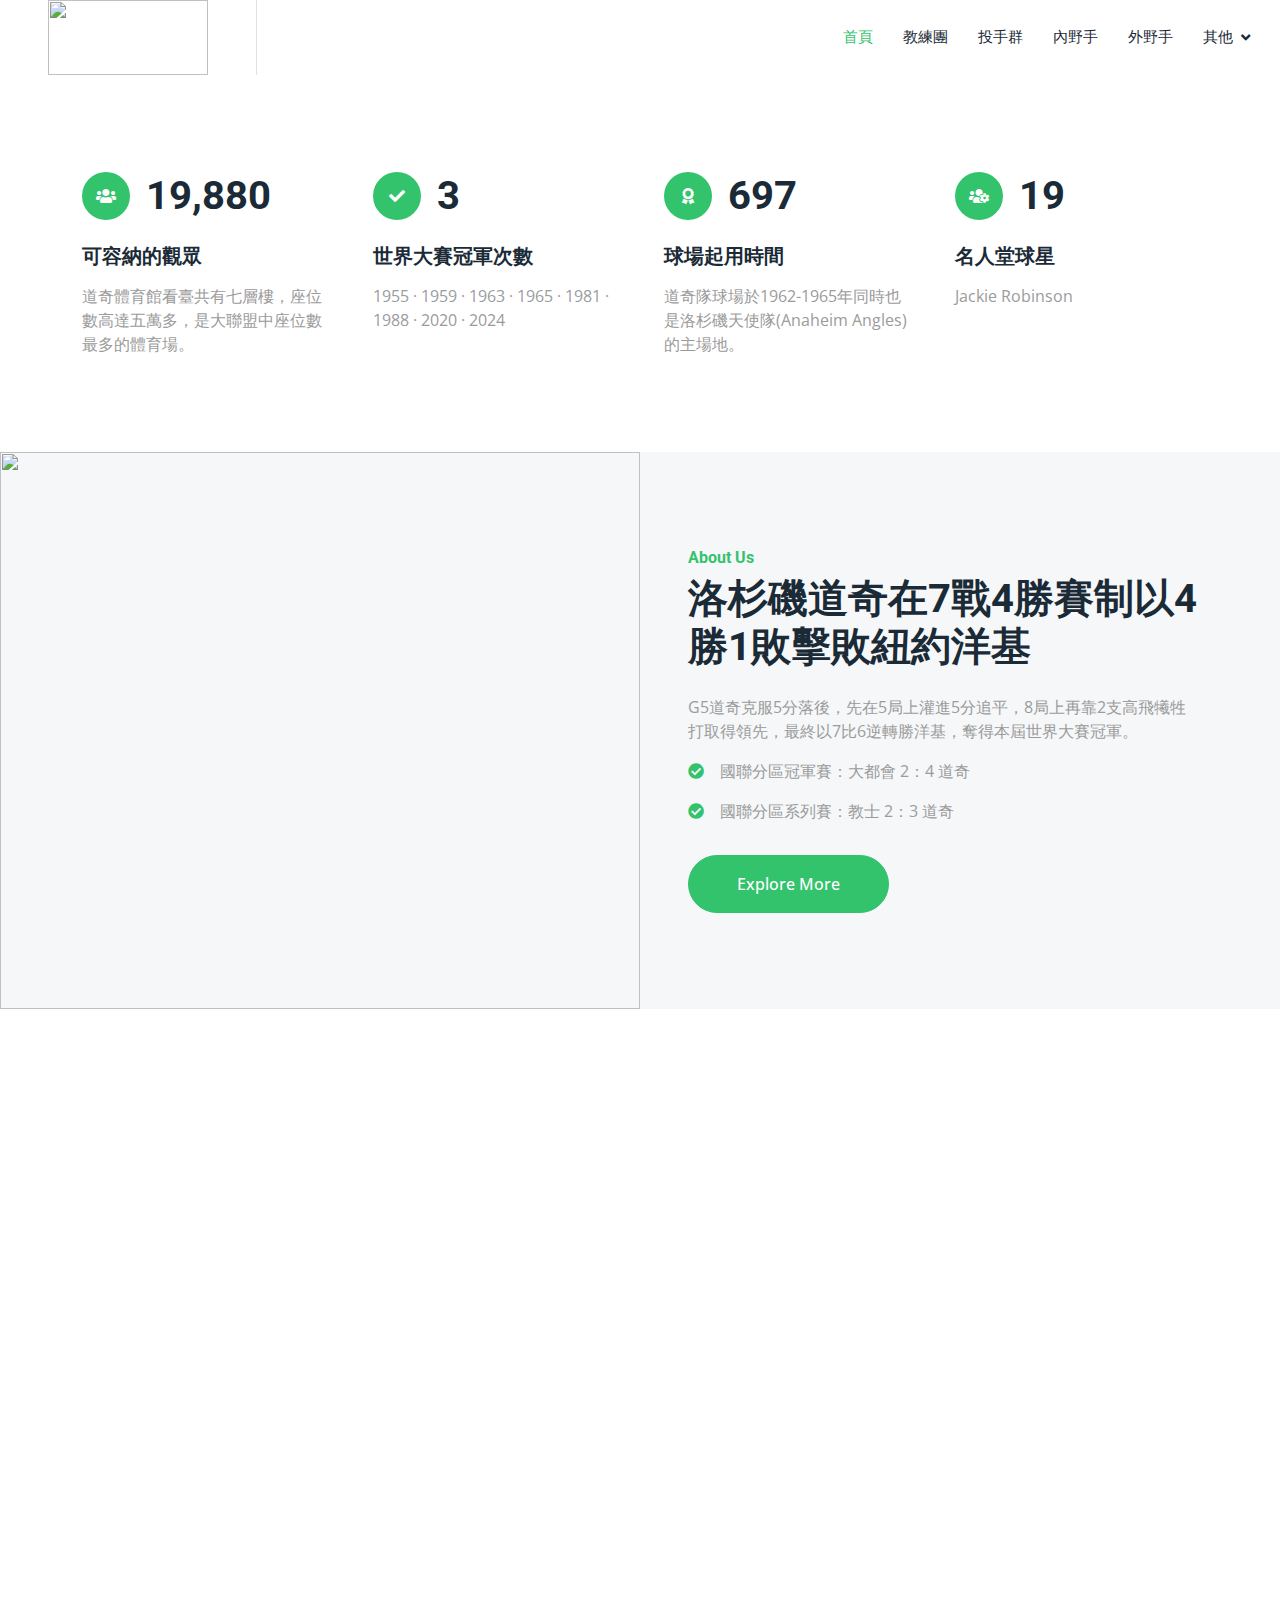
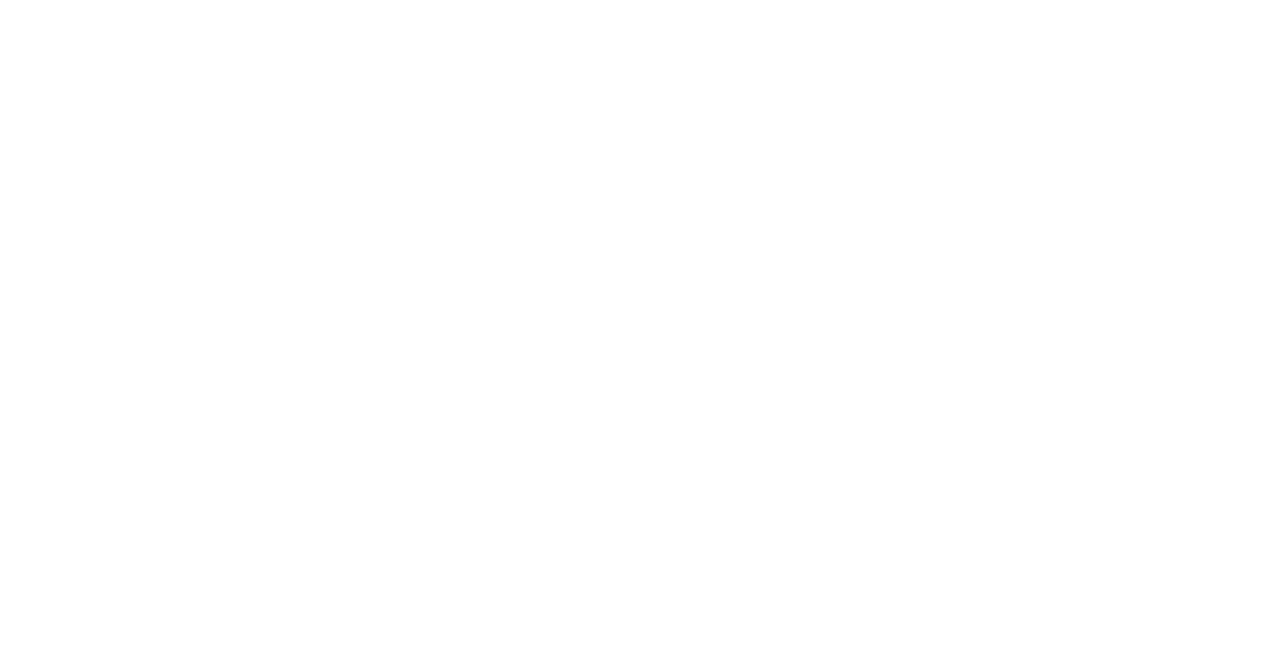
==== index.html @ d0e6d8a0 "1" ====
<!DOCTYPE html>
<html lang="en">

<head>
    <meta charset="utf-8">
    <title>道奇球隊介紹-黃楠哲、陳梓璇</title>
    <meta content="width=device-width, initial-scale=1.0" name="viewport">
    <meta content="" name="keywords">
    <meta content="" name="description">

    <!-- Favicon -->
    <link href="img/favicon.ico" rel="icon">

    <!-- Google Web Fonts -->
    <link rel="preconnect" href="https://fonts.googleapis.com">
    <link rel="preconnect" href="https://fonts.gstatic.com" crossorigin>
    <link href="https://fonts.googleapis.com/css2?family=Open+Sans:wght@400;500&family=Roboto:wght@500;700;900&display=swap" rel="stylesheet"> 

    <!-- Icon Font Stylesheet -->
    <link href="https://cdnjs.cloudflare.com/ajax/libs/font-awesome/5.10.0/css/all.min.css" rel="stylesheet">
    <link href="https://cdn.jsdelivr.net/npm/bootstrap-icons@1.4.1/font/bootstrap-icons.css" rel="stylesheet">

    <!-- Libraries Stylesheet -->
    <link href="lib/animate/animate.min.css" rel="stylesheet">
    <link href="lib/owlcarousel/assets/owl.carousel.min.css" rel="stylesheet">
    <link href="lib/lightbox/css/lightbox.min.css" rel="stylesheet">

    <!-- Customized Bootstrap Stylesheet -->
    <link href="css/bootstrap.min.css" rel="stylesheet">

    <!-- Template Stylesheet -->
    <link href="css/style.css" rel="stylesheet">
</head>

<body>
    <!-- Spinner Start -->
    <div id="spinner" class="show bg-white position-fixed translate-middle w-100 vh-100 top-50 start-50 d-flex align-items-center justify-content-center">
        <div class="spinner-border text-primary" style="width: 3rem; height: 3rem;" role="status">
            <span class="sr-only">Loading...</span>
        </div>
    </div>
    <!-- Spinner End -->


    <!-- Topbar Start -->
    <!-- <div class="container-fluid bg-dark p-0">
        <div class="row gx-0 d-none d-lg-flex">
            <div class="col-lg-7 px-5 text-start">
                <div class="h-100 d-inline-flex align-items-center me-4">
                    <small class="fa fa-map-marker-alt text-primary me-2"></small>
                    <small>123 Street, New York, USA</small>
                </div>
                <div class="h-100 d-inline-flex align-items-center">
                    <small class="far fa-clock text-primary me-2"></small>
                    <small>Mon - Fri : 09.00 AM - 09.00 PM</small>
                </div>
            </div>
            <div class="col-lg-5 px-5 text-end">
                <div class="h-100 d-inline-flex align-items-center me-4">
                    <small class="fa fa-phone-alt text-primary me-2"></small>
                    <small>+012 345 6789</small>
                </div>
                <div class="h-100 d-inline-flex align-items-center mx-n2">
                    <a class="btn btn-square btn-link rounded-0 border-0 border-end border-secondary" href=""><i class="fab fa-facebook-f"></i></a>
                    <a class="btn btn-square btn-link rounded-0 border-0 border-end border-secondary" href=""><i class="fab fa-twitter"></i></a>
                    <a class="btn btn-square btn-link rounded-0 border-0 border-end border-secondary" href=""><i class="fab fa-linkedin-in"></i></a>
                    <a class="btn btn-square btn-link rounded-0" href=""><i class="fab fa-instagram"></i></a>
                </div>
            </div>
        </div>
    </div> -->
    <!-- Topbar End -->


    <!-- Navbar Start  step1，2-->
    <nav class="navbar navbar-expand-lg bg-white navbar-light sticky-top p-0">
        <a href="index.html" class="navbar-brand d-flex align-items-center border-end px-4 px-lg-5">
            
            <img src="https://logowik.com/content/uploads/images/los-angeles-dodgers8653.jpg" alt="" height=75px width=160px>
        </a>
        <button type="button" class="navbar-toggler me-4" data-bs-toggle="collapse" data-bs-target="#navbarCollapse">
            <span class="navbar-toggler-icon"></span>
        </button>
        <div class="collapse navbar-collapse" id="navbarCollapse">
            <div class="navbar-nav ms-auto p-4 p-lg-0">
                <a href="./index.html" class="nav-item nav-link active">首頁</a>
                <a href="./00about.html" class="nav-item nav-link">教練團</a>
                <a href="./00knowledge.html" class="nav-item nav-link">投手群</a>
                <a href="./00knowledge copy.html" class="nav-item nav-link">內野手</a>
                <a href="./00knowledge copy 2.html" class="nav-item nav-link">外野手</a>
                <div class="nav-item dropdown">
                    <a href="#" class="nav-link dropdown-toggle" data-bs-toggle="dropdown">其他</a>
                    <div class="dropdown-menu bg-light m-0">
                        <a href="./00contact.html" class="dropdown-item">地圖</a>
                        <a href="./00part.html" class="dropdown-item">回饋</a>
                        <!-- <a href="team.html" class="dropdown-item">Our Team</a>
                        <a href="testimonial.html" class="dropdown-item">Testimonial</a>
                        <a href="404.html" class="dropdown-item">404 Page</a> -->
                    </div>
                </div>
                <!-- <a href="contact.html" class="nav-item nav-link">Contact</a> -->
            </div>
           <!--  <a href="" class="btn btn-primary rounded-0 py-4 px-lg-5 d-none d-lg-block">Get A Quote<i class="fa fa-arrow-right ms-3"></i></a> -->
        </div>
    </nav>
    <!-- Navbar End -->


    <!-- Carousel Start -->
    <div class="container-fluid p-0 pb-5 wow fadeIn" data-wow-delay="0.1s">
        <div class="owl-carousel header-carousel position-relative">
            <div class="owl-carousel-item position-relative" data-dot="<img src='https://i.pinimg.com/736x/30/86/d1/3086d153a1cf5b5733004969b4ab9480.jpg'>">
                <img class="img-fluid" src="https://miro.medium.com/v2/resize:fit:1400/1*ynp16H_08S6nwgLkm0roOQ.jpeg" alt="">
                <div class="owl-carousel-inner">
                    <div class="container">
                        <div class="row justify-content-start">
                            <div class="col-10 col-lg-8">
                                <h1 class="display-2 text-white animated slideInDown">Dodger Stadium</h1>
                                <p class="fs-5 fw-medium text-white mb-4 pb-3">Dodger Stadium, the home stadium of the Los Angeles Dodgers, dates back to 1962 as the oldest ballpark in MLB west of the Mississippi River and the third-oldest MLB stadium in the U.S.</p>
                                <a href="https://metrolinktrains.com/explore/los-angeles-county/dodger-stadium/" class="btn btn-primary rounded-pill py-3 px-5 animated slideInLeft">Read More</a>
                            </div>
                        </div>
                    </div>
                </div>
            </div>
            <div class="owl-carousel-item position-relative" data-dot="<img src='https://i.pinimg.com/736x/30/86/d1/3086d153a1cf5b5733004969b4ab9480.jpg'>">
                <img class="img-fluid" src="https://images.unsplash.com/photo-1695378201940-b82eef9bfd15?fm=jpg&q=60&w=3000&ixlib=rb-4.0.3&ixid=M3wxMjA3fDB8MHxzZWFyY2h8MTF8fGRvZGdlciUyMHN0YWRpdW18ZW58MHx8MHx8fDA%3D" alt="">
                <div class="owl-carousel-inner">
                    <div class="container">
                        <div class="row justify-content-start">
                            <div class="col-10 col-lg-8">
                                <h1 class="display-2 text-white animated slideInDown">體育場之旅</h1>
                                <p class="fs-5 fw-medium text-white mb-4 pb-3">任何一天都可以來探索我們心愛的道奇體育場的每個角落。一路上，您將了解團隊的所有傳奇歷史，同時欣賞我們稱之為家鄉的城市的壯麗景色。</p>
                                <a href="https://zh.wikipedia.org/zh-tw/%E9%81%93%E5%A5%87%E9%AB%94%E8%82%B2%E5%A0%B4" class="btn btn-primary rounded-pill py-3 px-5 animated slideInLeft">Read More</a>
                            </div>
                        </div>
                    </div>
                </div>
            </div>
            <div class="owl-carousel-item position-relative" data-dot="<img src='https://i.pinimg.com/736x/30/86/d1/3086d153a1cf5b5733004969b4ab9480.jpg'>">
                <img class="img-fluid" src="https://metrolinktrains.com/globalassets/explore/los-angeles/dodgerstadium.jpg" alt="">
                <div class="owl-carousel-inner">
                    <div class="container">
                        <div class="row justify-content-start">
                            <div class="col-10 col-lg-8">
                                <h1 class="display-2 text-white animated slideInDown">其他奇怪的知識</h1>
                                <p class="fs-5 fw-medium text-white mb-4 pb-3">道奇體育場最具標誌性的兩個設計特徵是每個外場館頂部的波浪形屋頂和一個10 層電梯井的頂部，該電梯井擁有“道奇”標誌，直接升起在最上面座位層頂部的本壘板後面。體育場經過專門的抗震設計，已經經歷了許多地震的考驗。  

                                    在經典的洛杉磯時尚中，體育場及其停車場曾作為多部電影、電視節目和音樂錄影帶的拍攝地。 </p>
                                <a href="https://www.sportsv.net/articles/108670" class="btn btn-primary rounded-pill py-3 px-5 animated slideInLeft">Read More</a>
                            </div>
                        </div>
                    </div>
                </div>
            </div>
        </div>
    </div>
    <!-- Carousel End -->


    <!-- Feature Start -->
    <div class="container-xxl py-5">
        <div class="container">
            <div class="row g-5">
                <div class="col-md-6 col-lg-3 wow fadeIn" data-wow-delay="0.1s">
                    <div class="d-flex align-items-center mb-4">
                        <div class="btn-lg-square bg-primary rounded-circle me-3">
                            <i class="fa fa-users text-white"></i>
                        </div>
                        <h1 class="mb-0" data-toggle="counter-up">56,000</h1>
                    </div>
                    <h5 class="mb-3">可容納的觀眾</h5>
                    <span>道奇體育館看臺共有七層樓，座位數高達五萬多，是大聯盟中座位數最多的體育場。</span>
                </div>
                <div class="col-md-6 col-lg-3 wow fadeIn" data-wow-delay="0.3s">
                    <div class="d-flex align-items-center mb-4">
                        <div class="btn-lg-square bg-primary rounded-circle me-3">
                            <i class="fa fa-check text-white"></i>
                        </div>
                        <h1 class="mb-0" data-toggle="counter-up">8</h1>
                    </div>
                    <h5 class="mb-3">世界大賽冠軍次數</h5>
                    <span>	1955 · 1959 · 1963 · 1965 · 1981 · 1988 · 2020 · 2024</span>
                </div>
                <div class="col-md-6 col-lg-3 wow fadeIn" data-wow-delay="0.5s">
                    <div class="d-flex align-items-center mb-4">
                        <div class="btn-lg-square bg-primary rounded-circle me-3">
                            <i class="fa fa-award text-white"></i>
                        </div>
                        <h1 class="mb-0" data-toggle="counter-up">1962</h1>
                    </div>
                    <h5 class="mb-3">球場起用時間</h5>
                    <span> 道奇隊球場於1962-1965年同時也是洛杉磯天使隊(Anaheim Angles)的主場地。</span>
                </div>
                <div class="col-md-6 col-lg-3 wow fadeIn" data-wow-delay="0.7s">
                    <div class="d-flex align-items-center mb-4">
                        <div class="btn-lg-square bg-primary rounded-circle me-3">
                            <i class="fa fa-users-cog text-white"></i>
                        </div>
                        <h1 class="mb-0" data-toggle="counter-up">54</h1>
                    </div>
                    <h5 class="mb-3">名人堂球星</h5>
                    <span>Jackie Robinson </span>
                </div>
            </div>
        </div>
    </div>
    <!-- Feature Start -->


    <!-- About Start -->
    <div class="container-fluid bg-light overflow-hidden my-5 px-lg-0">
        <div class="container about px-lg-0">
            <div class="row g-0 mx-lg-0">
                <div class="col-lg-6 ps-lg-0 wow fadeIn" data-wow-delay="0.1s" style="min-height: 400px;">
                    <div class="position-relative h-100">
                        <img class="position-absolute img-fluid w-100 h-100" src="https://image-cdn.hypb.st/https%3A%2F%2Fhk.hypebeast.com%2Ffiles%2F2024%2F10%2F31%2Fmlb-los-angeles-dodgers-world-series-champions-1.jpg?q=75&w=800&cbr=1&fit=max" style="object-fit: cover;" alt="">
                    </div>
                </div>
                <div class="col-lg-6 about-text py-5 wow fadeIn" data-wow-delay="0.5s">
                    <div class="p-lg-5 pe-lg-0">
                        <h6 class="text-primary">About Us</h6>
                        <h1 class="mb-4"> 洛杉磯道奇在7戰4勝賽制以4勝1敗擊敗紐約洋基</h1>
                        <p>G5道奇克服5分落後，先在5局上灌進5分追平，8局上再靠2支高飛犧牲打取得領先，最終以7比6逆轉勝洋基，奪得本屆世界大賽冠軍。

                        </p>
                        <p><i class="fa fa-check-circle text-primary me-3"></i>國聯分區冠軍賽：大都會 2：4 道奇</p>
                        <p><i class="fa fa-check-circle text-primary me-3"></i>國聯分區系列賽：教士 2：3 道奇</p>

                        <a href="https://udn.com/news/story/6999/8332752" class="btn btn-primary rounded-pill py-3 px-5 mt-3">Explore More</a>
                    </div>
                </div>
            </div>
        </div>
    </div>
    <!-- About End -->


    <!-- Service Start -->
    <div class="container-xxl py-5">
        <div class="container">
            <div class="text-center mx-auto mb-5 wow fadeInUp" data-wow-delay="0.1s" style="max-width: 600px;">
                <h6 class="text-primary">其他資訊</h6>
                <h1 class="mb-4">季後補強或其他資訊</h1>
            </div>
            <div class="row g-4">
                <div class="col-md-6 col-lg-4 wow fadeInUp" data-wow-delay="0.1s">
                    <div class="service-item rounded overflow-hidden">
                        <img class="img-fluid" src="https://s.yimg.com/ny/api/res/1.2/Z8pWBmp1sBY.gLzHgEnkKg--/YXBwaWQ9aGlnaGxhbmRlcjt3PTk2MDtoPTY0MDtjZj13ZWJw/https://media.zenfs.com/ko/video.videoland.com/a72999b83b8d34b4a7f5ab0e3cbe8eb6" alt="">
                        <div class="position-relative p-4 pt-0">
                           <!--  <div class="service-icon">
                                <i class="fa fa-solar-panel fa-3x"></i>
                            </div> -->
                            <h4 class="mb-3">Blake Treinen</h4>
                            <p>在雙方有合作默契的前提下達成一紙2年2200萬美元合約協議。</p>
                            <a class="small fw-medium" href="https://tw.sports.yahoo.com/news/%E9%81%93%E5%A5%87-%E6%97%A5%E8%A3%9C%E5%BC%B7%E6%8A%95%E6%89%93%E6%88%B0%E5%8A%9B-treinen%E7%BA%8C%E7%95%99-conforto%E5%8A%A0%E7%9B%9F-054301726.html">Read More<i class="fa fa-arrow-right ms-2"></i></a>
                        </div>
                    </div>
                </div>
               <!--  <div class="col-md-6 col-lg-4 wow fadeInUp" data-wow-delay="0.3s">
                    <div class="service-item rounded overflow-hidden">
                        <img class="img-fluid" src="https://a57.foxsports.com/statics.foxsports.com/www.foxsports.com/content/uploads/2023/04/1408/814/Conforto.jpg?ve=1&tl=1" alt="">
                        <div class="position-relative p-4 pt-0">
                            <div class="service-icon">
                                <i class="fa fa-wind fa-3x"></i>
                            </div>
                            <h4 class="mb-3">Michael Conforto</h4>
                            <p>1年1700萬美元合約 其中一半的850萬美元為延遲付款。</p>
                            <a class="small fw-medium" href="https://tw.sports.yahoo.com/news/%E9%81%93%E5%A5%87-%E6%97%A5%E8%A3%9C%E5%BC%B7%E6%8A%95%E6%89%93%E6%88%B0%E5%8A%9B-treinen%E7%BA%8C%E7%95%99-conforto%E5%8A%A0%E7%9B%9F-054301726.html">Read More<i class="fa fa-arrow-right ms-2"></i></a>
                        </div>
                    </div>
                </div> -->
                <div class="col-md-6 col-lg-4 wow fadeInUp" data-wow-delay="0.5s">
                    <div class="service-item rounded overflow-hidden">
                        <img class="img-fluid" src="https://nypost.com/wp-content/uploads/sites/2/2024/04/san-francisco-giants-michael-conforto-79275150-e1712418479842.jpg?quality=75&strip=all" alt="">
                        <div class="position-relative p-4 pt-0">
                           <!--  <div class="service-icon">
                                <i class="fa fa-lightbulb fa-3x"></i>
                            </div> -->
                            <h4 class="mb-3">Michael Conforto</h4>
                            <p>1年1700萬美元合約 其中一半的850萬美元為延遲付款。</p>
                            <a class="small fw-medium" href="https://tw.sports.yahoo.com/news/%E9%81%93%E5%A5%87-%E6%97%A5%E8%A3%9C%E5%BC%B7%E6%8A%95%E6%89%93%E6%88%B0%E5%8A%9B-treinen%E7%BA%8C%E7%95%99-conforto%E5%8A%A0%E7%9B%9F-054301726.html">Read More<i class="fa fa-arrow-right ms-2"></i></a>
                        </div>
                    </div>
                </div>
                <div class="col-md-6 col-lg-4 wow fadeInUp" data-wow-delay="0.5s">
                    <div class="service-item rounded overflow-hidden">
                        <img class="img-fluid" src="https://people.com/thmb/ury-0EasmX9fs-nBlyxFS74prCA=/1500x0/filters:no_upscale():max_bytes(150000):strip_icc():focal(868x237:870x239)/Freddie-Freeman-2024-World-Series-102824-tout-6799c91ac2034b02b9f0cbbddeb67b02.jpg" alt="">
                        <div class="position-relative p-4 pt-0">
                           <!--  <div class="service-icon">
                                <i class="fa fa-lightbulb fa-3x"></i>
                            </div> -->
                            <h4 class="mb-3">Freddie Freeman </h4>
                            <p>洛杉磯 #道奇 宣布旗下一壘手 Freddie Freeman 已進行腳踝移除游離體的清創手術；並預料他到春訓時能參與棒球活動。</p>
                            <a class="small fw-medium" href="https://www.baseball-reference.com/players/f/freemfr01.shtml?fbclid=IwY2xjawHHdYdleHRuA2FlbQIxMAABHdEDRJq6jx5xZ2IgCTAlc6Ncs1DNvx1ujNh20vhxPAk6OXY2G4DWkXlo1Q_aem_Eqwa8QWpKVZpERfjz0V2wA">Read More<i class="fa fa-arrow-right ms-2"></i></a>
                        </div>
                    </div>
                </div>
                <div class="col-md-6 col-lg-4 wow fadeInUp" data-wow-delay="0.1s">
                    <div class="service-item rounded overflow-hidden">
                        <img class="img-fluid" src="https://s.yimg.com/ny/api/res/1.2/.qIgaT88ynLYECAJ73bbfg--/YXBwaWQ9aGlnaGxhbmRlcjt3PTY0MDtoPTQyNw--/https://s.yimg.com/os/creatr-uploaded-images/2024-11/3fe2d520-aea2-11ef-affd-bc94cdf18554" alt="">
                        <div class="position-relative p-4 pt-0">
                            <!-- <div class="service-icon">
                                <i class="fa fa-solar-panel fa-3x"></i>
                            </div> -->
                            <h4 class="mb-3">Tommy Edman</h4>
                            <p>5 年 7400 萬美元、1700  萬元簽約獎金，另附 2030 年 1300 萬元球隊選擇權</p>
                            <a class="small fw-medium" href="https://www.baseball-reference.com/players/e/edmanto01.shtml?fbclid=IwY2xjawHHdsxleHRuA2FlbQIxMAABHbqlG872XHk4GUbQyDVknIeW6g0xabgVFFdCDeCM8m79kZfw2lYRkvg0Wg_aem_f1BkQlWjammaQm3_1qm4mA">Read More<i class="fa fa-arrow-right ms-2"></i></a>
                        </div>
                    </div>
                </div>
                <div class="col-md-6 col-lg-4 wow fadeInUp" data-wow-delay="0.3s">
                    <div class="service-item rounded overflow-hidden">
                        <img class="img-fluid" src="https://bostonglobe-prod.cdn.arcpublishing.com/resizer/v2/CY47JC4UMAZNOXMZRAUTRDSGOU.jpg?auth=4bc70dd32a81a2a8adbbc15ebd4c452f9bb4dd3a5ec64a14665a3cac7f388ee6&width=1440" alt="">
                        <div class="position-relative p-4 pt-0">
                           <!--  <div class="service-icon">
                                <i class="fa fa-wind fa-3x"></i>
                            </div> -->
                            <h4 class="mb-3">Blake Snell</h4>
                            <p>5 年 1.82 億美元</p>
                            <a class="small fw-medium" href="https://www.baseball-reference.com/players/s/snellbl01.shtml?fbclid=IwY2xjawHHd1tleHRuA2FlbQIxMAABHcuNoikB-Z4QY6vd-3Tx9pQtMv1UfdK0gYjTPihx_XiUp2Rqtd3JjCBY3g_aem_rwMd1E9vgCX_JWsn8qF99Q">Read More<i class="fa fa-arrow-right ms-2"></i></a>
                        </div>
                    </div>
                </div>
                <div class="col-md-6 col-lg-4 wow fadeInUp" data-wow-delay="0.5s">
                    <div class="service-item rounded overflow-hidden">
                        <img class="img-fluid" src="https://media.bleacherreport.com/image/upload/v1637629769/sm29cgcwwxyhcl0ky8py.jpg" alt="">
                        <div class="position-relative p-4 pt-0">
                           <!--  <div class="service-icon">
                                <i class="fa fa-lightbulb fa-3x"></i>
                            </div> -->
                            <h4 class="mb-3">Shohei Ohtani</h4>
                            <p>國聯mvp</p>
                            <a class="small fw-medium" href="https://www.baseball-reference.com/players/o/ohtansh01.shtml?fbclid=IwY2xjawHHd_lleHRuA2FlbQIxMAABHU3OPDW8fl3F8Ss1H3da52Lwm_7-AEFFc1OpsTH2RMWtZ20jkVwTsgpYsg_aem_3SX2x66bMY8ljcvXlilhMA">Read More<i class="fa fa-arrow-right ms-2"></i></a>
                        </div>
                    </div>
                </div>
            </div>
        </div>
    </div> 
    <!-- Service End -->


    <!-- Feature Start -->
  <!--   <div class="container-fluid bg-light overflow-hidden my-5 px-lg-0">
        <div class="container feature px-lg-0">
            <div class="row g-0 mx-lg-0">
                <div class="col-lg-6 feature-text py-5 wow fadeIn" data-wow-delay="0.1s">
                    <div class="p-lg-5 ps-lg-0">
                        <h6 class="text-primary">Why Choose Us!</h6>
                        <h1 class="mb-4">Complete Commercial & Residential Solar Systems</h1>
                        <p class="mb-4 pb-2">Tempor erat elitr rebum at clita. Diam dolor diam ipsum sit. Aliqu diam amet diam et eos. Clita erat ipsum et lorem et sit, sed stet lorem sit clita duo justo erat amet</p>
                        <div class="row g-4">
                            <div class="col-6">
                                <div class="d-flex align-items-center">
                                    <div class="btn-lg-square bg-primary rounded-circle">
                                        <i class="fa fa-check text-white"></i>
                                    </div>
                                    <div class="ms-4">
                                        <p class="mb-0">Quality</p>
                                        <h5 class="mb-0">Services</h5>
                                    </div>
                                </div>
                            </div>
                            <div class="col-6">
                                <div class="d-flex align-items-center">
                                    <div class="btn-lg-square bg-primary rounded-circle">
                                        <i class="fa fa-user-check text-white"></i>
                                    </div>
                                    <div class="ms-4">
                                        <p class="mb-0">Expert</p>
                                        <h5 class="mb-0">Workers</h5>
                                    </div>
                                </div>
                            </div>
                            <div class="col-6">
                                <div class="d-flex align-items-center">
                                    <div class="btn-lg-square bg-primary rounded-circle">
                                        <i class="fa fa-drafting-compass text-white"></i>
                                    </div>
                                    <div class="ms-4">
                                        <p class="mb-0">Free</p>
                                        <h5 class="mb-0">Consultation</h5>
                                    </div>
                                </div>
                            </div>
                            <div class="col-6">
                                <div class="d-flex align-items-center">
                                    <div class="btn-lg-square bg-primary rounded-circle">
                                        <i class="fa fa-headphones text-white"></i>
                                    </div>
                                    <div class="ms-4">
                                        <p class="mb-0">Customer</p>
                                        <h5 class="mb-0">Support</h5>
                                    </div>
                                </div>
                            </div>
                        </div>
                    </div>
                </div>
                <div class="col-lg-6 pe-lg-0 wow fadeIn" data-wow-delay="0.5s" style="min-height: 400px;">
                    <div class="position-relative h-100">
                        <img class="position-absolute img-fluid w-100 h-100" src="img/feature.jpg" style="object-fit: cover;" alt="">
                    </div>
                </div>
            </div>
        </div>
    </div> -->
    <!-- Feature End -->


    <!-- Projects Start -->
  <!--   <div class="container-xxl py-5">
        <div class="container">
            <div class="text-center mx-auto mb-5 wow fadeInUp" data-wow-delay="0.1s" style="max-width: 600px;">
                <h6 class="text-primary">Our Projects</h6>
                <h1 class="mb-4">Visit Our Latest Solar And Renewable Energy Projects</h1>
            </div>
            <div class="row mt-n2 wow fadeInUp" data-wow-delay="0.3s">
                <div class="col-12 text-center">
                    <ul class="list-inline mb-5" id="portfolio-flters">
                        <li class="mx-2 active" data-filter="*">All</li>
                        <li class="mx-2" data-filter=".first">Solar Panels</li>
                        <li class="mx-2" data-filter=".second">Wind Turbines</li>
                        <li class="mx-2" data-filter=".third">Hydropower Plants</li>
                    </ul>
                </div>
            </div>
            <div class="row g-4 portfolio-container wow fadeInUp" data-wow-delay="0.5s">
                <div class="col-lg-4 col-md-6 portfolio-item first">
                    <div class="portfolio-img rounded overflow-hidden">
                        <img class="img-fluid" src="img/img-600x400-6.jpg" alt="">
                        <div class="portfolio-btn">
                            <a class="btn btn-lg-square btn-outline-light rounded-circle mx-1" href="img/img-600x400-6.jpg" data-lightbox="portfolio"><i class="fa fa-eye"></i></a>
                            <a class="btn btn-lg-square btn-outline-light rounded-circle mx-1" href=""><i class="fa fa-link"></i></a>
                        </div>
                    </div>
                    <div class="pt-3">
                        <p class="text-primary mb-0">Solar Panels</p>
                        <hr class="text-primary w-25 my-2">
                        <h5 class="lh-base">We Are pioneers of solar & renewable energy industry</h5>
                    </div>
                </div>
                <div class="col-lg-4 col-md-6 portfolio-item second">
                    <div class="portfolio-img rounded overflow-hidden">
                        <img class="img-fluid" src="img/img-600x400-5.jpg" alt="">
                        <div class="portfolio-btn">
                            <a class="btn btn-lg-square btn-outline-light rounded-circle mx-1" href="img/img-600x400-5.jpg" data-lightbox="portfolio"><i class="fa fa-eye"></i></a>
                            <a class="btn btn-lg-square btn-outline-light rounded-circle mx-1" href=""><i class="fa fa-link"></i></a>
                        </div>
                    </div>
                    <div class="pt-3">
                        <p class="text-primary mb-0">Wind Turbines</p>
                        <hr class="text-primary w-25 my-2">
                        <h5 class="lh-base">We Are pioneers of solar & renewable energy industry</h5>
                    </div>
                </div>
                <div class="col-lg-4 col-md-6 portfolio-item third">
                    <div class="portfolio-img rounded overflow-hidden">
                        <img class="img-fluid" src="img/img-600x400-4.jpg" alt="">
                        <div class="portfolio-btn">
                            <a class="btn btn-lg-square btn-outline-light rounded-circle mx-1" href="img/img-600x400-4.jpg" data-lightbox="portfolio"><i class="fa fa-eye"></i></a>
                            <a class="btn btn-lg-square btn-outline-light rounded-circle mx-1" href=""><i class="fa fa-link"></i></a>
                        </div>
                    </div>
                    <div class="pt-3">
                        <p class="text-primary mb-0">Hydropower Plants</p>
                        <hr class="text-primary w-25 my-2">
                        <h5 class="lh-base">We Are pioneers of solar & renewable energy industry</h5>
                    </div>
                </div>
                <div class="col-lg-4 col-md-6 portfolio-item first">
                    <div class="portfolio-img rounded overflow-hidden">
                        <img class="img-fluid" src="img/img-600x400-3.jpg" alt="">
                        <div class="portfolio-btn">
                            <a class="btn btn-lg-square btn-outline-light rounded-circle mx-1" href="img/img-600x400-3.jpg" data-lightbox="portfolio"><i class="fa fa-eye"></i></a>
                            <a class="btn btn-lg-square btn-outline-light rounded-circle mx-1" href=""><i class="fa fa-link"></i></a>
                        </div>
                    </div>
                    <div class="pt-3">
                        <p class="text-primary mb-0">Solar Panels</p>
                        <hr class="text-primary w-25 my-2">
                        <h5 class="lh-base">We Are pioneers of solar & renewable energy industry</h5>
                    </div>
                </div>
                <div class="col-lg-4 col-md-6 portfolio-item second">
                    <div class="portfolio-img rounded overflow-hidden">
                        <img class="img-fluid" src="img/img-600x400-2.jpg" alt="">
                        <div class="portfolio-btn">
                            <a class="btn btn-lg-square btn-outline-light rounded-circle mx-1" href="img/img-600x400-2.jpg" data-lightbox="portfolio"><i class="fa fa-eye"></i></a>
                            <a class="btn btn-lg-square btn-outline-light rounded-circle mx-1" href=""><i class="fa fa-link"></i></a>
                        </div>
                    </div>
                    <div class="pt-3">
                        <p class="text-primary mb-0">Wind Turbines</p>
                        <hr class="text-primary w-25 my-2">
                        <h5 class="lh-base">We Are pioneers of solar & renewable energy industry</h5>
                    </div>
                </div>
                <div class="col-lg-4 col-md-6 portfolio-item third">
                    <div class="portfolio-img rounded overflow-hidden">
                        <img class="img-fluid" src="img/img-600x400-1.jpg" alt="">
                        <div class="portfolio-btn">
                            <a class="btn btn-lg-square btn-outline-light rounded-circle mx-1" href="img/img-600x400-1.jpg" data-lightbox="portfolio"><i class="fa fa-eye"></i></a>
                            <a class="btn btn-lg-square btn-outline-light rounded-circle mx-1" href=""><i class="fa fa-link"></i></a>
                        </div>
                    </div>
                    <div class="pt-3">
                        <p class="text-primary mb-0">Hydropower Plants</p>
                        <hr class="text-primary w-25 my-2">
                        <h5 class="lh-base">We Are pioneers of solar & renewable energy industry</h5>
                    </div>
                </div>
            </div>
        </div>
    </div> -->
    <!-- Projects End -->


    <!-- Quote Start -->
  <!--   <div class="container-fluid bg-light overflow-hidden my-5 px-lg-0">
        <div class="container quote px-lg-0">
            <div class="row g-0 mx-lg-0">
                <div class="col-lg-6 ps-lg-0 wow fadeIn" data-wow-delay="0.1s" style="min-height: 400px;">
                    <div class="position-relative h-100">
                        <img class="position-absolute img-fluid w-100 h-100" src="img/quote.jpg" style="object-fit: cover;" alt="">
                    </div>
                </div>
                <div class="col-lg-6 quote-text py-5 wow fadeIn" data-wow-delay="0.5s">
                    <div class="p-lg-5 pe-lg-0">
                        <h6 class="text-primary">Free Quote</h6>
                        <h1 class="mb-4">Get A Free Quote</h1>
                        <p class="mb-4 pb-2">Tempor erat elitr rebum at clita. Diam dolor diam ipsum sit. Aliqu diam amet diam et eos. Clita erat ipsum et lorem et sit, sed stet lorem sit clita duo justo erat amet</p>
                        <form>
                            <div class="row g-3">
                                <div class="col-12 col-sm-6">
                                    <input type="text" class="form-control border-0" placeholder="Your Name" style="height: 55px;">
                                </div>
                                <div class="col-12 col-sm-6">
                                    <input type="email" class="form-control border-0" placeholder="Your Email" style="height: 55px;">
                                </div>
                                <div class="col-12 col-sm-6">
                                    <input type="text" class="form-control border-0" placeholder="Your Mobile" style="height: 55px;">
                                </div>
                                <div class="col-12 col-sm-6">
                                    <select class="form-select border-0" style="height: 55px;">
                                        <option selected>Select A Service</option>
                                        <option value="1">Service 1</option>
                                        <option value="2">Service 2</option>
                                        <option value="3">Service 3</option>
                                    </select>
                                </div>
                                <div class="col-12">
                                    <textarea class="form-control border-0" placeholder="Special Note"></textarea>
                                </div>
                                <div class="col-12">
                                    <button class="btn btn-primary rounded-pill py-3 px-5" type="submit">Submit</button>
                                </div>
                            </div>
                        </form>
                    </div>
                </div>
            </div>
        </div>
    </div> -->
    <!-- Quote End -->


    <!-- Team Start -->
 <!--    <div class="container-xxl py-5">
        <div class="container">
            <div class="text-center mx-auto mb-5 wow fadeInUp" data-wow-delay="0.1s" style="max-width: 600px;">
                <h6 class="text-primary">Team Member</h6>
                <h1 class="mb-4">Experienced Team Members</h1>
            </div>
            <div class="row g-4">
                <div class="col-lg-4 col-md-6 wow fadeInUp" data-wow-delay="0.1s">
                    <div class="team-item rounded overflow-hidden">
                        <div class="d-flex">
                            <img class="img-fluid w-75" src="img/team-1.jpg" alt="">
                            <div class="team-social w-25">
                                <a class="btn btn-lg-square btn-outline-primary rounded-circle mt-3" href=""><i class="fab fa-facebook-f"></i></a>
                                <a class="btn btn-lg-square btn-outline-primary rounded-circle mt-3" href=""><i class="fab fa-twitter"></i></a>
                                <a class="btn btn-lg-square btn-outline-primary rounded-circle mt-3" href=""><i class="fab fa-instagram"></i></a>
                            </div>
                        </div>
                        <div class="p-4">
                            <h5>Full Name</h5>
                            <span>Designation</span>
                        </div>
                    </div>
                </div>
                <div class="col-lg-4 col-md-6 wow fadeInUp" data-wow-delay="0.3s">
                    <div class="team-item rounded overflow-hidden">
                        <div class="d-flex">
                            <img class="img-fluid w-75" src="img/team-2.jpg" alt="">
                            <div class="team-social w-25">
                                <a class="btn btn-lg-square btn-outline-primary rounded-circle mt-3" href=""><i class="fab fa-facebook-f"></i></a>
                                <a class="btn btn-lg-square btn-outline-primary rounded-circle mt-3" href=""><i class="fab fa-twitter"></i></a>
                                <a class="btn btn-lg-square btn-outline-primary rounded-circle mt-3" href=""><i class="fab fa-instagram"></i></a>
                            </div>
                        </div>
                        <div class="p-4">
                            <h5>Full Name</h5>
                            <span>Designation</span>
                        </div>
                    </div>
                </div>
                <div class="col-lg-4 col-md-6 wow fadeInUp" data-wow-delay="0.5s">
                    <div class="team-item rounded overflow-hidden">
                        <div class="d-flex">
                            <img class="img-fluid w-75" src="img/team-3.jpg" alt="">
                            <div class="team-social w-25">
                                <a class="btn btn-lg-square btn-outline-primary rounded-circle mt-3" href=""><i class="fab fa-facebook-f"></i></a>
                                <a class="btn btn-lg-square btn-outline-primary rounded-circle mt-3" href=""><i class="fab fa-twitter"></i></a>
                                <a class="btn btn-lg-square btn-outline-primary rounded-circle mt-3" href=""><i class="fab fa-instagram"></i></a>
                            </div>
                        </div>
                        <div class="p-4">
                            <h5>Full Name</h5>
                            <span>Designation</span>
                        </div>
                    </div>
                </div>
            </div>
        </div>
    </div> -->
    <!-- Team End -->


     <!-- Testimonial Start -->
   <!--  <div class="container-xxl py-5">
        <div class="container">
            <div class="text-center mx-auto mb-5 wow fadeInUp" data-wow-delay="0.1s" style="max-width: 600px;">
                <h6 class="text-primary">Testimonial</h6>
                <h1 class="mb-4">What Our Clients Say!</h1>
            </div>
            <div class="owl-carousel testimonial-carousel wow fadeInUp" data-wow-delay="0.1s">
                <div class="testimonial-item text-center">
                    <div class="testimonial-img position-relative">
                        <img class="img-fluid rounded-circle mx-auto mb-5" src="img/testimonial-1.jpg">
                        <div class="btn-square bg-primary rounded-circle">
                            <i class="fa fa-quote-left text-white"></i>
                        </div>
                    </div>
                    <div class="testimonial-text text-center rounded p-4">
                        <p>Clita clita tempor justo dolor ipsum amet kasd amet duo justo duo duo labore sed sed. Magna ut diam sit et amet stet eos sed clita erat magna elitr erat sit sit erat at rebum justo sea clita.</p>
                        <h5 class="mb-1">Client Name</h5>
                        <span class="fst-italic">Profession</span>
                    </div>
                </div>
                <div class="testimonial-item text-center">
                    <div class="testimonial-img position-relative">
                        <img class="img-fluid rounded-circle mx-auto mb-5" src="img/testimonial-2.jpg">
                        <div class="btn-square bg-primary rounded-circle">
                            <i class="fa fa-quote-left text-white"></i>
                        </div>
                    </div>
                    <div class="testimonial-text text-center rounded p-4">
                        <p>Clita clita tempor justo dolor ipsum amet kasd amet duo justo duo duo labore sed sed. Magna ut diam sit et amet stet eos sed clita erat magna elitr erat sit sit erat at rebum justo sea clita.</p>
                        <h5 class="mb-1">Client Name</h5>
                        <span class="fst-italic">Profession</span>
                    </div>
                </div>
                <div class="testimonial-item text-center">
                    <div class="testimonial-img position-relative">
                        <img class="img-fluid rounded-circle mx-auto mb-5" src="img/testimonial-3.jpg">
                        <div class="btn-square bg-primary rounded-circle">
                            <i class="fa fa-quote-left text-white"></i>
                        </div>
                    </div>
                    <div class="testimonial-text text-center rounded p-4">
                        <p>Clita clita tempor justo dolor ipsum amet kasd amet duo justo duo duo labore sed sed. Magna ut diam sit et amet stet eos sed clita erat magna elitr erat sit sit erat at rebum justo sea clita.</p>
                        <h5 class="mb-1">Client Name</h5>
                        <span class="fst-italic">Profession</span>
                    </div>
                </div>
            </div>
        </div>
    </div>  -->
    <!-- Testimonial End -->


    <!-- Footer Start -->
    <div class="container-fluid bg-dark text-body footer mt-5 pt-5 wow fadeIn" data-wow-delay="0.1s">
        <div class="container py-5">
            <div class="row g-5">
                <div class="col-lg-3 col-md-6">
                    <h5 class="text-white mb-4">聯絡方式</h5>
                    <p class="mb-2"><i class="fa fa-map-marker-alt me-3"></i>1000 Vin Scully Ave, LA,CA 90012</p>
                   
                    <p class="mb-2"><i class="fa fa-phone-alt me-3"></i>+1 866-363-4377</p>
                    <p class="mb-2"><i class="fa fa-envelope me-3"></i>feedback@mail.mlbemail.com</p>
                    <div class="d-flex pt-2">
                    <div class="d-flex pt-2">
                        <a class="btn btn-square btn-outline-light btn-social" href="https://x.com/dodgers"><i class="fab fa-twitter"></i></a>
                        <a class="btn btn-square btn-outline-light btn-social" href="https://www.facebook.com/Dodgers/?locale=zh_TW"><i class="fab fa-facebook-f"></i></a>
                        <a class="btn btn-square btn-outline-light btn-social" href="https://www.youtube.com/channel/UC05cNJvMKzDLRPo59X2Xx7g"><i class="fab fa-youtube"></i></a>
                        <a class="btn btn-square btn-outline-light btn-social" href="https://www.linkedin.com/company/los-angeles-dodgers/"><i class="fab fa-linkedin-in"></i></a>
                    </div>
                </div>
               <!--  <div class="col-lg-3 col-md-6">
                    <h5 class="text-white mb-4">Quick Links</h5>
                    <a class="btn btn-link" href="">About Us</a>
                    <a class="btn btn-link" href="">Contact Us</a>
                    <a class="btn btn-link" href="">Our Services</a>
                    <a class="btn btn-link" href="">Terms & Condition</a>
                    <a class="btn btn-link" href="">Support</a>
                </div> -->
               <!--  <div class="col-lg-3 col-md-6">
                    <h5 class="text-white mb-4">Project Gallery</h5>
                    <div class="row g-2">
                        <div class="col-4">
                            <img class="img-fluid rounded" src="img/gallery-1.jpg" alt="">
                        </div>
                        <div class="col-4">
                            <img class="img-fluid rounded" src="img/gallery-2.jpg" alt="">
                        </div>
                        <div class="col-4">
                            <img class="img-fluid rounded" src="img/gallery-3.jpg" alt="">
                        </div>
                        <div class="col-4">
                            <img class="img-fluid rounded" src="img/gallery-4.jpg" alt="">
                        </div>
                        <div class="col-4">
                            <img class="img-fluid rounded" src="img/gallery-5.jpg" alt="">
                        </div>
                        <div class="col-4">
                            <img class="img-fluid rounded" src="img/gallery-6.jpg" alt="">
                        </div>
                    </div>
                </div>
                <div class="col-lg-3 col-md-6">
                    <h5 class="text-white mb-4">Newsletter</h5>
                    <p>Dolor amet sit justo amet elitr clita ipsum elitr est.</p>
                    <div class="position-relative mx-auto" style="max-width: 400px;">
                        <input class="form-control border-0 w-100 py-3 ps-4 pe-5" type="text" placeholder="Your email">
                        <button type="button" class="btn btn-primary py-2 position-absolute top-0 end-0 mt-2 me-2">SignUp</button>
                    </div>
                </div>
            </div> -->
        </div>
        <div class="container">
            <div class="copyright">
                <div class="row">
                    <div class="col-md-6 text-center text-md-start mb-3 mb-md-0">
                        &copy; <a href="#">上課使用而已</a>, 別告我.
                    </div>
                    <div class="col-md-6 text-center text-md-end">
                        <!--/*** This template is free as long as you keep the footer author’s credit link/attribution link/backlink. If you'd like to use the template without the footer author’s credit link/attribution link/backlink, you can purchase the Credit Removal License from "https://htmlcodex.com/credit-removal". Thank you for your support. ***/-->
                        Designed By <a href="">黃楠哲、陳梓璇</a>
                        <br>Distributed By: <a href="https://themewagon.com" target="_blank">ThemeWagon</a>
                    </div>
                </div>
            </div>
        </div>
    </div>
    <!-- Footer End -->


    <!-- Back to Top -->
    <a href="#" class="btn btn-lg btn-primary btn-lg-square rounded-circle back-to-top"><i class="bi bi-arrow-up"></i></a>


    <!-- JavaScript Libraries -->
    <script src="https://code.jquery.com/jquery-3.4.1.min.js"></script>
    <script src="https://cdn.jsdelivr.net/npm/bootstrap@5.0.0/dist/js/bootstrap.bundle.min.js"></script>
    <script src="lib/wow/wow.min.js"></script>
    <script src="lib/easing/easing.min.js"></script>
    <script src="lib/waypoints/waypoints.min.js"></script>
    <script src="lib/counterup/counterup.min.js"></script>
    <script src="lib/owlcarousel/owl.carousel.min.js"></script>
    <script src="lib/isotope/isotope.pkgd.min.js"></script>
    <script src="lib/lightbox/js/lightbox.min.js"></script>

    <!-- Template Javascript -->
    <script src="js/main.js"></script>
</body>

</html>
---- css/style.css ----
/********** Template CSS **********/
:root {
    --primary: #32C36C;
    --light: #F6F7F8;
    --dark: #1A2A36;
}

.fw-medium {
    font-weight: 500 !important;
}

.fw-bold {
    font-weight: 700 !important;
}

.fw-black {
    font-weight: 900 !important;
}

.back-to-top {
    position: fixed;
    display: none;
    right: 45px;
    bottom: 45px;
    z-index: 99;
}


/*** Spinner ***/
#spinner {
    opacity: 0;
    visibility: hidden;
    transition: opacity .5s ease-out, visibility 0s linear .5s;
    z-index: 99999;
}

#spinner.show {
    transition: opacity .5s ease-out, visibility 0s linear 0s;
    visibility: visible;
    opacity: 1;
}


/*** Button ***/
.btn {
    font-weight: 500;
    transition: .5s;
}

.btn.btn-primary,
.btn.btn-outline-primary:hover {
    color: #FFFFFF;
}

.btn-square {
    width: 38px;
    height: 38px;
}

.btn-sm-square {
    width: 32px;
    height: 32px;
}

.btn-lg-square {
    width: 48px;
    height: 48px;
}

.btn-square,
.btn-sm-square,
.btn-lg-square {
    padding: 0;
    display: flex;
    align-items: center;
    justify-content: center;
    font-weight: normal;
}

/*** Navbar ***/
.navbar.sticky-top {
    top: -100px;
    transition: .5s;
}

.navbar .navbar-brand,
.navbar a.btn {
    height: 75px;
}

.navbar .navbar-nav .nav-link {
    margin-right: 30px;
    padding: 25px 0;
    color: var(--dark);
    font-size: 15px;
    font-weight: 500;
    text-transform: uppercase;
    outline: none;
}

.navbar .navbar-nav .nav-link:hover,
.navbar .navbar-nav .nav-link.active {
    color: var(--primary);
}

.navbar .dropdown-toggle::after {
    border: none;
    content: "\f107";
    font-family: "Font Awesome 5 Free";
    font-weight: 900;
    vertical-align: middle;
    margin-left: 8px;
}

@media (max-width: 991.98px) {
    .navbar .navbar-nav .nav-link  {
        margin-right: 0;
        padding: 10px 0;
    }

    .navbar .navbar-nav {
        border-top: 1px solid #EEEEEE;
    }
}

@media (min-width: 992px) {
    .navbar .nav-item .dropdown-menu {
        display: block;
        border: none;
        margin-top: 0;
        top: 150%;
        opacity: 0;
        visibility: hidden;
        transition: .5s;
    }

    .navbar .nav-item:hover .dropdown-menu {
        top: 100%;
        visibility: visible;
        transition: .5s;
        opacity: 1;
    }
}


/*** Header ***/
.owl-carousel-inner {
    position: absolute;
    width: 100%;
    height: 100%;
    top: 0;
    left: 0;
    display: flex;
    align-items: center;
    background: rgba(0, 0, 0, .1);
}

@media (max-width: 768px) {
    .header-carousel .owl-carousel-item {
        position: relative;
        min-height: 500px;
    }

    .header-carousel .owl-carousel-item img {
        position: absolute;
        width: 100%;
        height: 100%;
        object-fit: cover;
    }

    .header-carousel .owl-carousel-item p {
        font-size: 16px !important;
    }
}

.header-carousel .owl-dots {
    position: absolute;
    width: 60px;
    height: 100%;
    top: 0;
    right: 30px;
    display: flex;
    flex-direction: column;
    align-items: center;
    justify-content: center;
}

.header-carousel .owl-dots .owl-dot {
    position: relative;
    width: 45px;
    height: 45px;
    margin: 5px 0;
    background: #FFFFFF;
    box-shadow: 0 0 30px rgba(255, 255, 255, .9);
    border-radius: 45px;
    transition: .5s;
}

.header-carousel .owl-dots .owl-dot.active {
    width: 60px;
    height: 60px;
}

.header-carousel .owl-dots .owl-dot img {
    position: absolute;
    width: 100%;
    height: 100%;
    object-fit: cover;
    padding: 2px;
    border-radius: 45px;
    transition: .5s;
}

.page-header {
    background: linear-gradient(rgba(0, 0, 0, .1), rgba(0, 0, 0, .1)), url(../img/carousel-1.jpg) center center no-repeat;
    background-size: cover;
}

.breadcrumb-item + .breadcrumb-item::before {
    color: var(--light);
}


/*** About ***/
@media (min-width: 992px) {
    .container.about {
        max-width: 100% !important;
    }

    .about-text  {
        padding-right: calc(((100% - 960px) / 2) + .75rem);
    }
}

@media (min-width: 1200px) {
    .about-text  {
        padding-right: calc(((100% - 1140px) / 2) + .75rem);
    }
}

@media (min-width: 1400px) {
    .about-text  {
        padding-right: calc(((100% - 1320px) / 2) + .75rem);
    }
}


/*** Service ***/
.service-item {
    box-shadow: 0 0 45px rgba(0, 0, 0, .08);
}

.service-icon {
    position: relative;
    margin: -50px 0 25px 0;
    width: 100px;
    height: 100px;
    display: flex;
    align-items: center;
    justify-content: center;
    color: var(--primary);
    background: #FFFFFF;
    border-radius: 100px;
    box-shadow: 0 0 45px rgba(0, 0, 0, .08);
    transition: .5s;
}

.service-item:hover .service-icon {
    color: #FFFFFF;
    background: var(--primary);
}


/*** Feature ***/
@media (min-width: 992px) {
    .container.feature {
        max-width: 100% !important;
    }

    .feature-text  {
        padding-left: calc(((100% - 960px) / 2) + .75rem);
    }
}

@media (min-width: 1200px) {
    .feature-text  {
        padding-left: calc(((100% - 1140px) / 2) + .75rem);
    }
}

@media (min-width: 1400px) {
    .feature-text  {
        padding-left: calc(((100% - 1320px) / 2) + .75rem);
    }
}


/*** Project Portfolio ***/
#portfolio-flters li {
    display: inline-block;
    font-weight: 500;
    color: var(--dark);
    cursor: pointer;
    transition: .5s;
    border-bottom: 2px solid transparent;
}

#portfolio-flters li:hover,
#portfolio-flters li.active {
    color: var(--primary);
    border-color: var(--primary);
}

.portfolio-img {
    position: relative;
}

.portfolio-img::before,
.portfolio-img::after {
    position: absolute;
    content: "";
    width: 0;
    height: 100%;
    top: 0;
    background: var(--dark);
    transition: .5s;
}

.portfolio-img::before {
    left: 50%;
}

.portfolio-img::after {
    right: 50%;
}

.portfolio-item:hover .portfolio-img::before {
    width: 51%;
    left: 0;
}

.portfolio-item:hover .portfolio-img::after {
    width: 51%;
    right: 0;
}

.portfolio-btn {
    position: absolute;
    top: 0;
    left: 0;
    width: 100%;
    height: 100%;
    display: flex;
    align-items: center;
    justify-content: center;
    opacity: 0;
    z-index: 1;
    transition: .5s;
}

.portfolio-item:hover .portfolio-btn {
    opacity: 1;
    transition-delay: .3s;
}


/*** Quote ***/
@media (min-width: 992px) {
    .container.quote {
        max-width: 100% !important;
    }

    .quote-text  {
        padding-right: calc(((100% - 960px) / 2) + .75rem);
    }
}

@media (min-width: 1200px) {
    .quote-text  {
        padding-right: calc(((100% - 1140px) / 2) + .75rem);
    }
}

@media (min-width: 1400px) {
    .quote-text  {
        padding-right: calc(((100% - 1320px) / 2) + .75rem);
    }
}


/*** Team ***/
.team-item {
    box-shadow: 0 0 45px rgba(0, 0, 0, .08);
}

.team-item img {
    border-radius: 8px 60px 0 0;
}

.team-item .team-social {
    display: flex;
    flex-direction: column;
    align-items: center;
    justify-content: flex-end;
    background: #FFFFFF;
    transition: .5s;
}


/*** Testimonial ***/
.testimonial-carousel::before {
    position: absolute;
    content: "";
    top: 0;
    left: 0;
    height: 100%;
    width: 0;
    background: linear-gradient(to right, rgba(255, 255, 255, 1) 0%, rgba(255, 255, 255, 0) 100%);
    z-index: 1;
}

.testimonial-carousel::after {
    position: absolute;
    content: "";
    top: 0;
    right: 0;
    height: 100%;
    width: 0;
    background: linear-gradient(to left, rgba(255, 255, 255, 1) 0%, rgba(255, 255, 255, 0) 100%);
    z-index: 1;
}

@media (min-width: 768px) {
    .testimonial-carousel::before,
    .testimonial-carousel::after {
        width: 200px;
    }
}

@media (min-width: 992px) {
    .testimonial-carousel::before,
    .testimonial-carousel::after {
        width: 300px;
    }
}

.testimonial-carousel .owl-nav {
    position: absolute;
    width: 350px;
    top: 20px;
    left: 50%;
    transform: translateX(-50%);
    display: flex;
    justify-content: space-between;
    opacity: 0;
    transition: .5s;
    z-index: 1;
}

.testimonial-carousel:hover .owl-nav {
    width: 300px;
    opacity: 1;
}

.testimonial-carousel .owl-nav .owl-prev,
.testimonial-carousel .owl-nav .owl-next {
    position: relative;
    color: var(--primary);
    font-size: 45px;
    transition: .5s;
}

.testimonial-carousel .owl-nav .owl-prev:hover,
.testimonial-carousel .owl-nav .owl-next:hover {
    color: var(--dark);
}

.testimonial-carousel .testimonial-img img {
    width: 100px;
    height: 100px;
}

.testimonial-carousel .testimonial-img .btn-square {
    position: absolute;
    bottom: -19px;
    left: 50%;
    transform: translateX(-50%);
}

.testimonial-carousel .owl-item .testimonial-text {
    margin-bottom: 30px;
    box-shadow: 0 0 45px rgba(0, 0, 0, .08);
    transform: scale(.8);
    transition: .5s;
}

.testimonial-carousel .owl-item.center .testimonial-text {
    transform: scale(1);
}


/*** Contact ***/
@media (min-width: 992px) {
    .container.contact {
        max-width: 100% !important;
    }

    .contact-text  {
        padding-left: calc(((100% - 960px) / 2) + .75rem);
    }
}

@media (min-width: 1200px) {
    .contact-text  {
        padding-left: calc(((100% - 1140px) / 2) + .75rem);
    }
}

@media (min-width: 1400px) {
    .contact-text  {
        padding-left: calc(((100% - 1320px) / 2) + .75rem);
    }
}


/*** Footer ***/
.footer .btn.btn-social {
    margin-right: 5px;
    color: #9B9B9B;
    border: 1px solid #9B9B9B;
    border-radius: 38px;
    transition: .3s;
}

.footer .btn.btn-social:hover {
    color: var(--primary);
    border-color: var(--light);
}

.footer .btn.btn-link {
    display: block;
    margin-bottom: 5px;
    padding: 0;
    text-align: left;
    color: #9B9B9B;
    font-weight: normal;
    text-transform: capitalize;
    transition: .3s;
}

.footer .btn.btn-link::before {
    position: relative;
    content: "\f105";
    font-family: "Font Awesome 5 Free";
    font-weight: 900;
    margin-right: 10px;
}

.footer .btn.btn-link:hover {
    color: #FFFFFF;
    letter-spacing: 1px;
    box-shadow: none;
}

.footer .copyright {
    padding: 25px 0;
    border-top: 1px solid rgba(256, 256, 256, .1);
}

.footer .copyright a {
    color: var(--light);
}

.footer .copyright a:hover {
    color: var(--primary);
}
.box{
    background-color: #1A2A36;

}
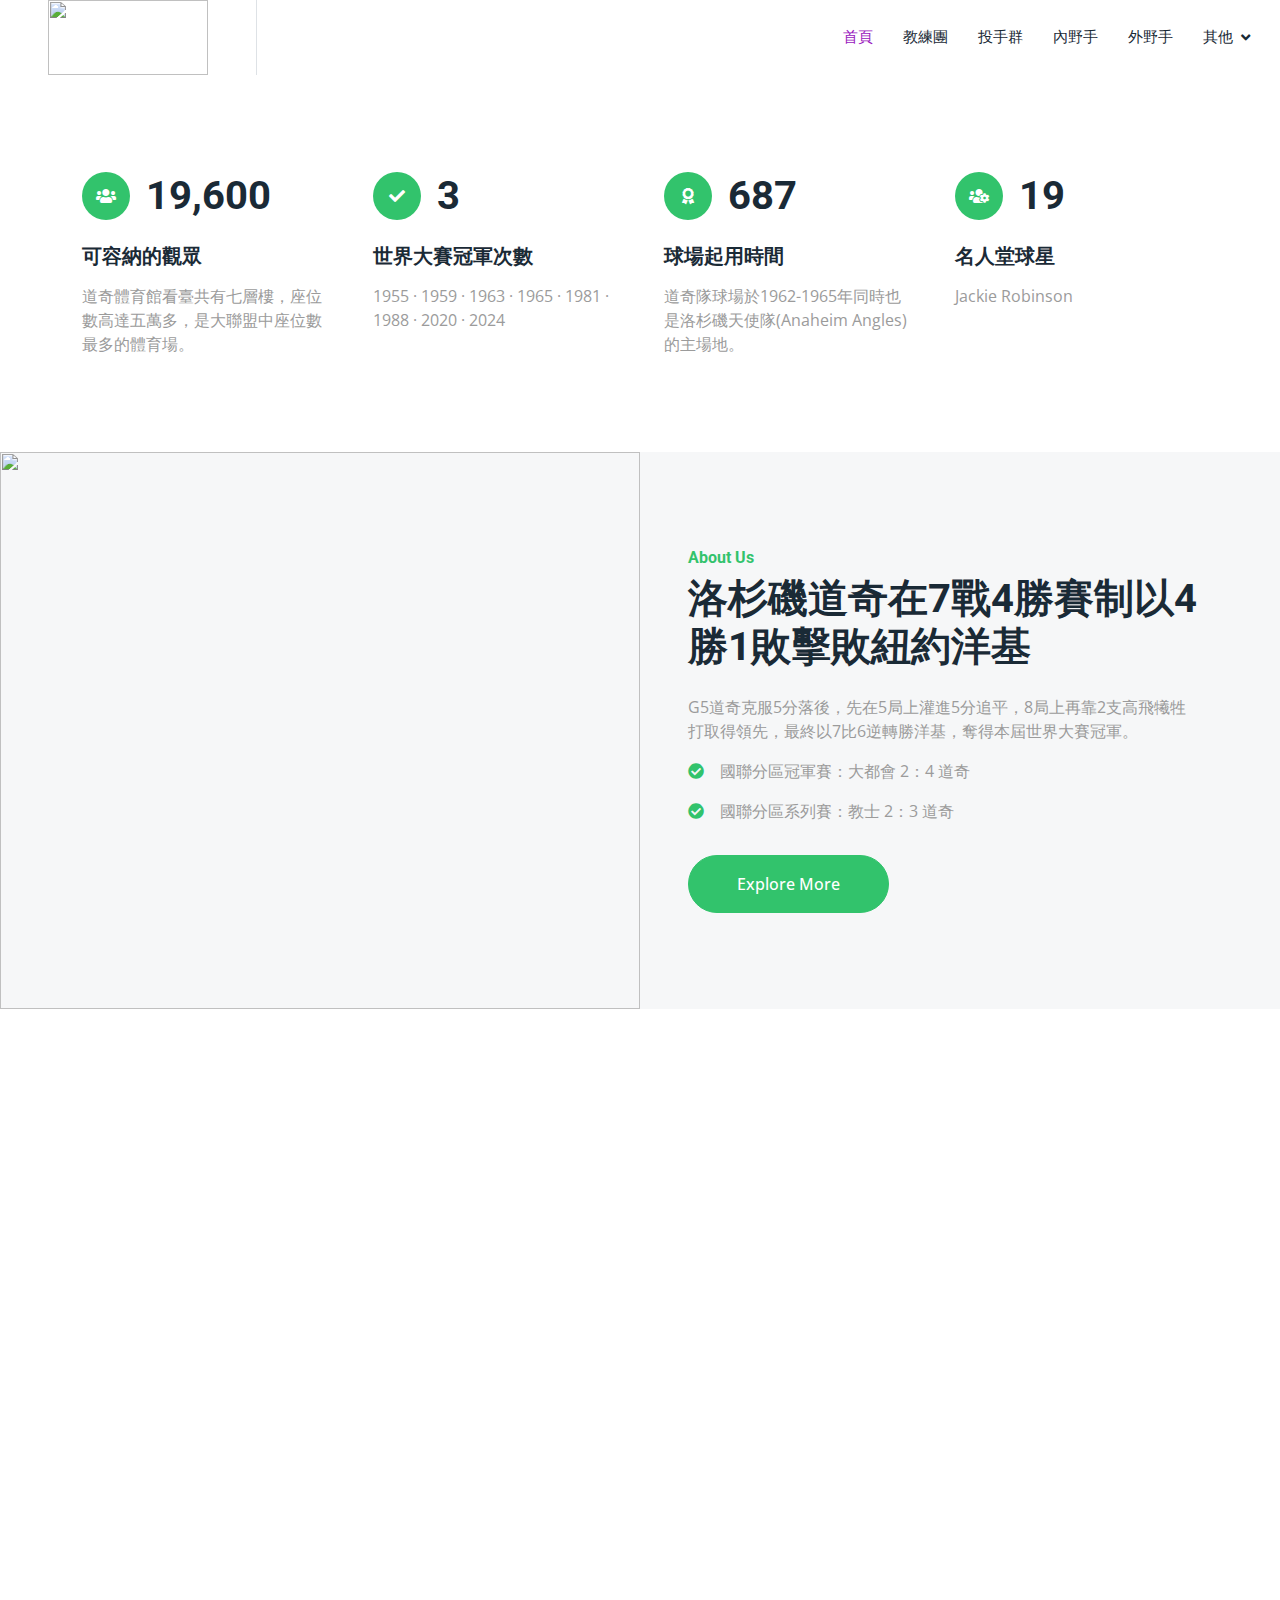
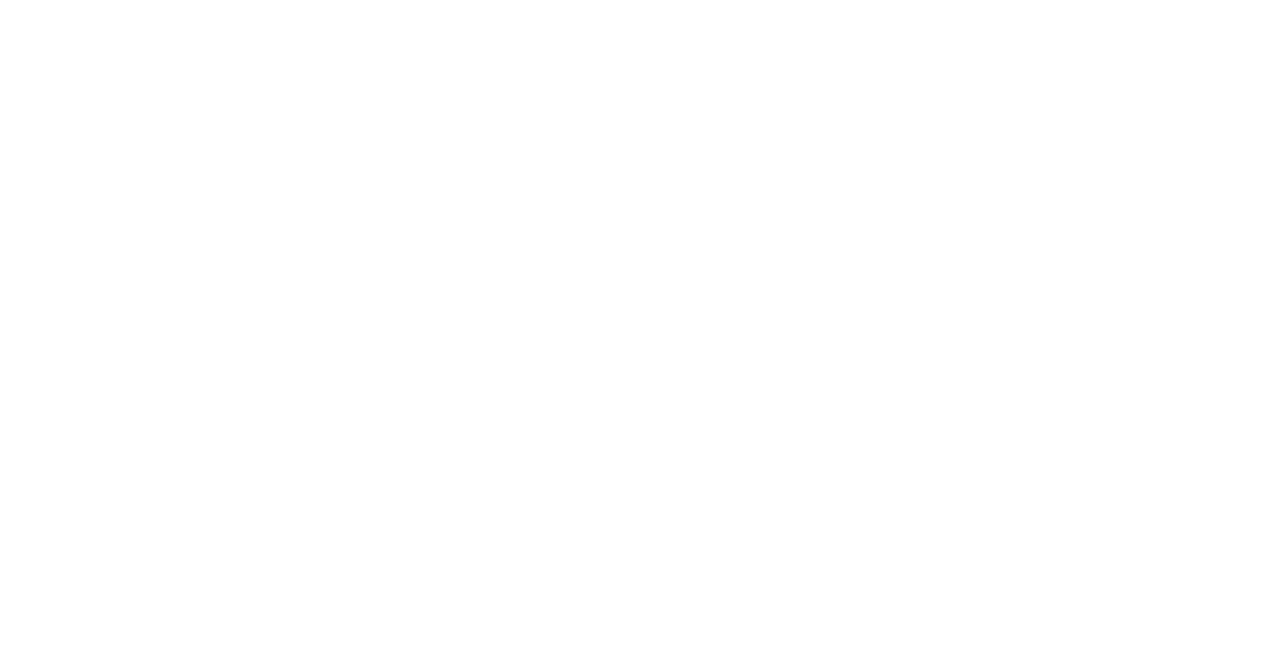
==== commit 6583c5f1: "3" ====
--- a/index.html
+++ b/index.html
@@ -93,6 +93,7 @@
                     <div class="dropdown-menu bg-light m-0">
                         <a href="./00contact.html" class="dropdown-item">地圖</a>
                         <a href="./00part.html" class="dropdown-item">回饋</a>
+                        <a href="./00about copy.html" class="dropdown-item">吉伊卡哇</a>
                         <!-- <a href="team.html" class="dropdown-item">Our Team</a>
                         <a href="testimonial.html" class="dropdown-item">Testimonial</a>
                         <a href="404.html" class="dropdown-item">404 Page</a> -->
--- a/css/style.css
+++ b/css/style.css
@@ -1,6 +1,6 @@
 /********** Template CSS **********/
 :root {
-    --primary: #32C36C;
+    --primary: #9916bd;
     --light: #F6F7F8;
     --dark: #1A2A36;
 }
